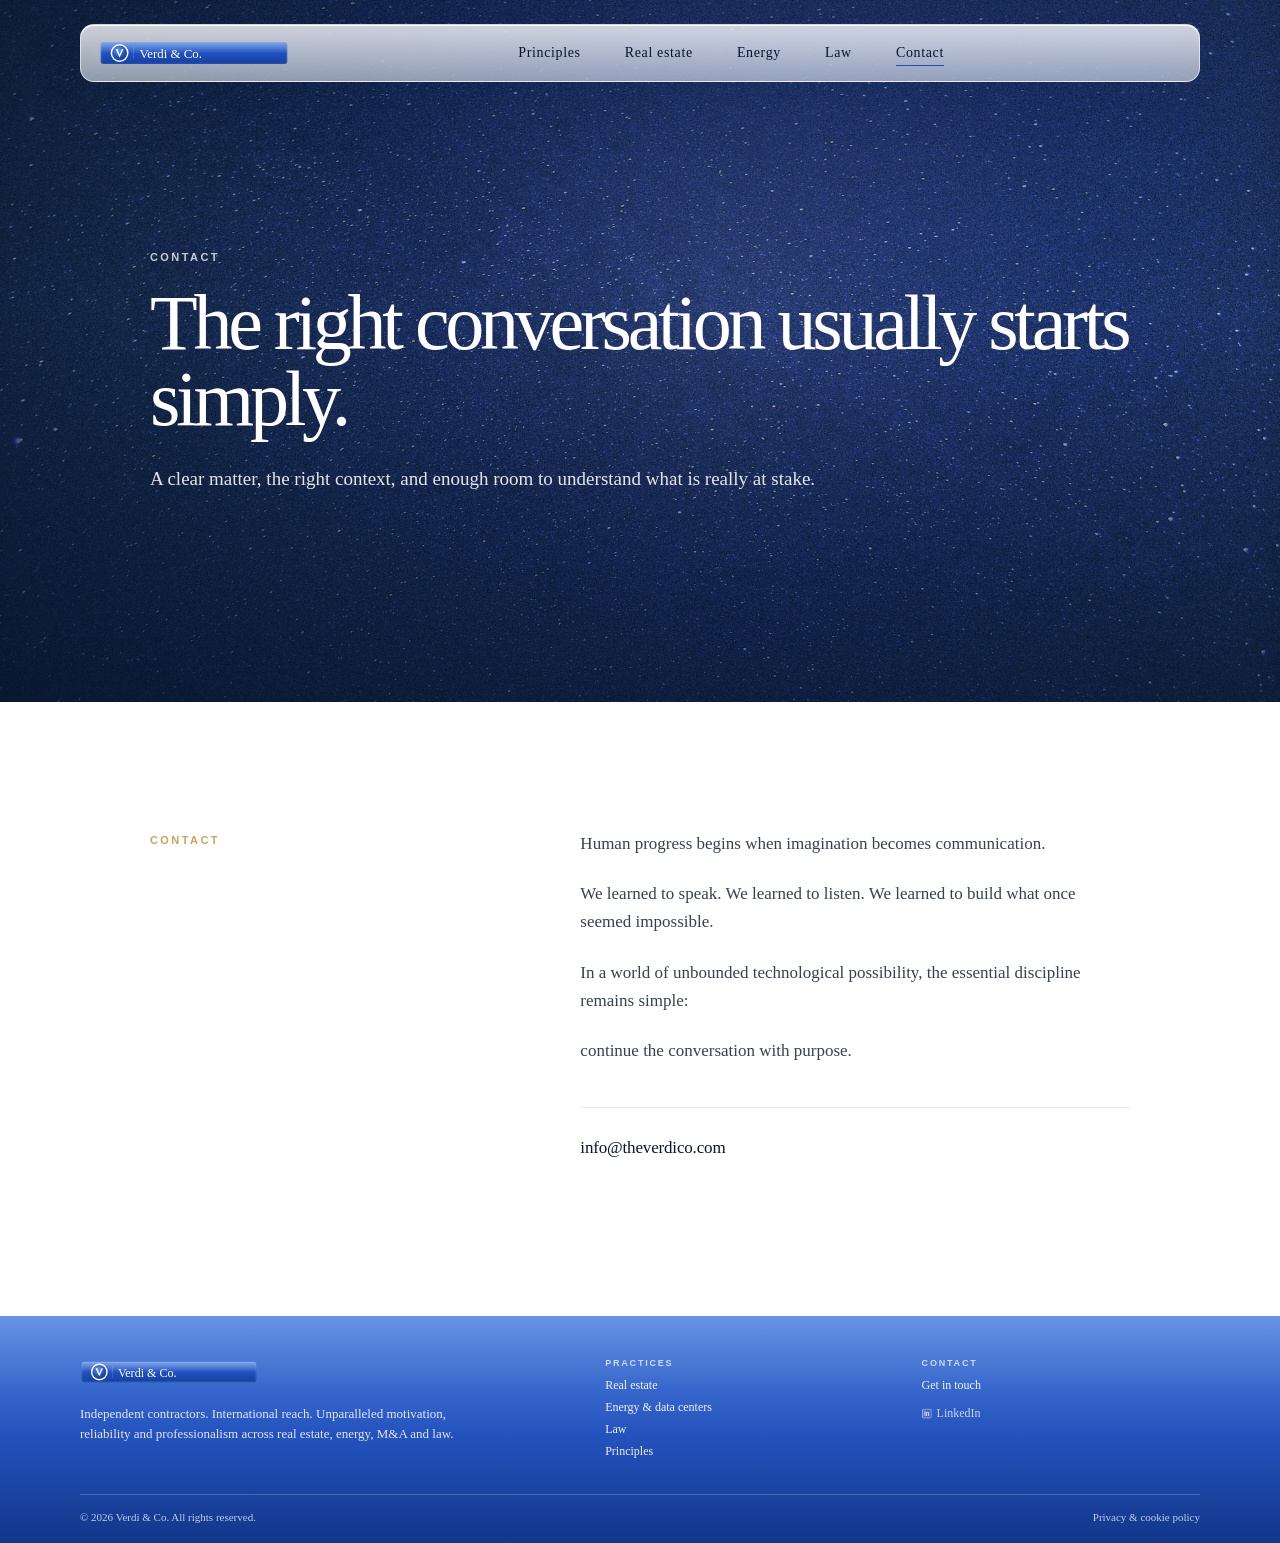
==== contact.html @ d5853ef3 "Fix footer LinkedIn destination to personal profile across all pages Updated href on the footer Link" ====
<!DOCTYPE html>
<html lang="en">
<head>
<title>Contact | Verdi & Co.</title>
<meta name="description" content="Contact Verdi & Co.">
<meta charset="UTF-8">
<meta name="viewport" content="width=device-width, initial-scale=1.0">
<meta name="theme-color" content="#1f4fbf">
<link rel="icon" type="image/png" sizes="32x32" href="assets/brand/favicon-32.png">
<link rel="apple-touch-icon" href="assets/brand/apple-touch-icon.png">
<link rel="manifest" href="site.webmanifest">
<link rel="stylesheet" href="styles/main.css">
</head>
<body>
<header class="site-header" data-header>
  <a class="brand-lockup" href="index.html" aria-label="Verdi & Co. home">
    <span class="brand-plate brand-plate--svg-img"><img class="site-logo-img" src="assets/brand/logo-plate.svg" alt="Verdi & Co." role="img" decoding="async"></span>
  </a>
  <button class="nav-toggle" type="button" data-nav-toggle aria-label="Toggle navigation" aria-expanded="false">
    <span></span><span></span>
  </button>
  <nav class="site-nav" data-nav>
    <a href="principles.html">Principles</a>
    <a href="realestate.html">Real estate</a>
    <a href="energy.html">Energy</a>
    <a href="law.html">Law</a>
    <a href="contact.html" aria-current="page">Contact</a>
  </nav>
</header>
<main>
  <section class="hero hero--page hero--visual hero--contact">
    <div class="hero-content hero-content--page">
      <span class="eyebrow">Contact</span>
      <h1>The right conversation usually starts simply.</h1>
      <p class="hero-subtitle">A clear matter, the right context, and enough room to understand what is really at stake.</p>
    </div>
  </section>

  <section class="section section--white principles-letter-section">
    <div class="principles-letter" data-reveal>
      <div class="principles-letter__intro">
        <span class="eyebrow">Contact</span>
      </div>
      <div class="principles-letter__body">
        <p>Human progress begins when imagination becomes communication.</p>
        <p>We learned to speak. We learned to listen. We learned to build what once seemed impossible.</p>
        <p>In a world of unbounded technological possibility, the essential discipline remains simple:</p>
        <p>continue the conversation with purpose.</p>
        <div class="contact-reach">
          <a href="mailto:info@theverdico.com" class="contact-reach__email">info@theverdico.com</a>
        </div>
      </div>
    </div>
  </section>
</main>
<footer class="site-footer">
  <div class="footer-inner">
    <div class="footer-brand">
      <span class="brand-plate brand-plate--footer brand-plate--svg-img"><img class="site-logo-img" src="assets/brand/logo-plate.svg" alt="Verdi & Co." role="img" decoding="async"></span>
      <p>Independent contractors. International reach. Unparalleled motivation, reliability and professionalism across real estate, energy, M&A and law.</p>
    </div>
    <div class="footer-col">
      <h3>Practices</h3>
      <a href="realestate.html">Real estate</a>
      <a href="energy.html">Energy & data centers</a>
      <a href="law.html">Law</a>
      <a href="principles.html">Principles</a>
    </div>
    <div class="footer-col">
      <h3>Contact</h3>
      <a href="contact.html">Get in touch</a>
      <a class="footer-linkedin" href="https://www.linkedin.com/in/djamal-g-b1b60319/" target="_blank" rel="noreferrer" aria-label="Verdi & Co. on LinkedIn">
        <span class="footer-linkedin__symbol" aria-hidden="true">in</span>
        <span class="footer-linkedin__text">LinkedIn</span>
      </a>
    </div>
  </div>
  <div class="footer-bottom">
    <span>© 2026 Verdi & Co. All rights reserved.</span>
    <a href="privacy-policy.html">Privacy & cookie policy</a>
  </div>
</footer>
<script src="scripts/main.js"></script>
</body>
</html>
---- styles/main.css ----
:root {
  --ink: #07172f;
  --ink-soft: rgba(7, 23, 47, .72);
  --ink-muted: rgba(7, 23, 47, .58);
  --blue-top: #4a7fdc;
  --blue-mid: #1f4fbf;
  --blue-deep: #123a92;
  --blue-night: #07172f;
  --line: rgba(7, 23, 47, .12);
  --paper: #ffffff;
  --paper-soft: #f6f8fc;
  --gold: #c8a45d;
  --font-serif: Georgia, "Times New Roman", serif;
  --font-sans: Arial, Helvetica, sans-serif;
  --header-offset: clamp(128px, 14vh, 166px);
  --page-gutter: clamp(24px, 4vw, 64px);
  --site-width: 1120px;
  --h1-page: clamp(56px, 6.1vw, 94px);
  --h1-home: clamp(62px, 7.3vw, 116px);
  --h2-section: clamp(38px, 4vw, 64px);
  --body-large: clamp(19px, 1.35vw, 24px);
  --body: 16px;
  --label: 11px;
}

* {
  box-sizing: border-box;
}

html {
  min-height: 100%;
  scroll-behavior: smooth;
}

body {
  margin: 0;
  min-height: 100%;
  color: var(--ink);
  background: var(--paper);
  font-family: var(--font-serif);
  -webkit-font-smoothing: antialiased;
  text-rendering: optimizeLegibility;
}

body.is-loaded .reveal {
  opacity: 1;
  transform: none;
}

a {
  color: inherit;
  text-decoration: none;
}

img,
video {
  max-width: 100%;
}

.site-header {
  position: fixed;
  z-index: 50;
  top: 24px;
  left: 50%;
  width: min(1120px, calc(100% - 120px));
  min-height: 58px;
  transform: translateX(-50%);
  display: grid;
  grid-template-columns: auto 1fr;
  align-items: center;
  gap: clamp(34px, 5vw, 76px);
  padding: 8px 18px;
  border: 1px solid rgba(255, 255, 255, .58);
  border-radius: 14px;
  background: linear-gradient(180deg, rgba(255,255,255,.80), rgba(255,255,255,.54));
  box-shadow: inset 0 1px 0 rgba(255,255,255,.88), 0 18px 58px rgba(5,31,78,.14);
  backdrop-filter: blur(22px) saturate(145%);
  -webkit-backdrop-filter: blur(22px) saturate(145%);
}

.brand-lockup {
  display: inline-flex;
  align-items: center;
  justify-self: start;
}

.brand-plate--svg-img {
  display: inline-flex;
  width: 190px;
  height: 30px;
  padding: 0;
  margin: 0;
  border: 0;
  background: transparent;
  overflow: visible;
}

.brand-plate--footer.brand-plate--svg-img {
  width: 178px;
  height: 28px;
}

.site-logo-img {
  display: block;
  width: 100%;
  height: 100%;
  object-fit: contain;
}

.site-nav {
  justify-self: stretch;
  display: flex;
  align-items: center;
  justify-content: center;
  gap: clamp(24px, 3.45vw, 54px);
  min-height: 38px;
  padding: 0 clamp(62px, 5.6vw, 92px) 0 0;
}

.site-nav a {
  position: relative;
  display: inline-flex;
  align-items: center;
  min-height: 38px;
  color: var(--ink);
  font-family: var(--font-serif);
  font-size: clamp(14px, .95vw, 17px);
  line-height: 1;
  letter-spacing: .045em;
  font-weight: 500;
}

.site-nav a::after {
  content: "";
  position: absolute;
  left: 0;
  right: 100%;
  bottom: 6px;
  height: 1px;
  background: var(--blue-mid);
  transition: right .24s ease;
}

.site-nav a:hover::after,
.site-nav a[aria-current="page"]::after {
  right: 0;
}

.nav-toggle {
  display: none;
  width: 42px;
  height: 36px;
  align-items: center;
  justify-content: center;
  gap: 5px;
  border: 1px solid rgba(7,23,47,.14);
  border-radius: 10px;
  background: rgba(255,255,255,.45);
}

.nav-toggle span {
  display: block;
  width: 18px;
  height: 1px;
  background: var(--ink);
}

/* Verdico home hero metrics rail: production owner. */
.hero--home .hero-stats {
  margin-top: clamp(22px, 3.2vh, 34px);
  width: min(820px, 100%);
  display: grid;
  grid-template-columns: repeat(3, minmax(0, 1fr));
  align-items: center;
  gap: clamp(14px, 2.6vw, 34px);
  padding: 12px 0 11px;
  border-top: 1px solid rgba(235, 210, 150, 0.24);
  border-bottom: 1px solid rgba(235, 210, 150, 0.12);
  background: linear-gradient(
    90deg,
    rgba(3, 14, 32, 0) 0%,
    rgba(3, 14, 32, 0.24) 18%,
    rgba(3, 14, 32, 0.24) 82%,
    rgba(3, 14, 32, 0) 100%
  );
  pointer-events: none;
}

.hero--home .hero-stat {
  min-width: 0;
  display: grid;
  grid-template-columns: auto minmax(0, 1fr);
  align-items: baseline;
  justify-content: center;
  column-gap: 9px;
}

.hero--home .hero-stat__value {
  display: block;
  white-space: nowrap;
  font-family: var(--font-serif);
  font-size: clamp(26px, 2.35vw, 36px);
  font-weight: 500;
  line-height: 0.94;
  letter-spacing: -0.035em;
  color: #d2b05f;
  text-shadow: 0 10px 22px rgba(0, 0, 0, 0.32);
}

.hero--home .hero-stat__label {
  display: block;
  max-width: 142px;
  font-family: var(--font-sans);
  font-size: clamp(8.5px, 0.62vw, 9.5px);
  font-weight: 700;
  line-height: 1.18;
  letter-spacing: 0.115em;
  text-transform: uppercase;
  color: rgba(255, 244, 214, 0.72);
  text-shadow: 0 9px 20px rgba(0, 0, 0, 0.30);
}

@media (max-width: 760px) {
  .hero--home .hero-stats {
    margin-top: 20px;
    width: 100%;
    grid-template-columns: 1fr;
    gap: 9px;
    padding: 12px 0;
  }

  .hero--home .hero-stat {
    grid-template-columns: auto 1fr;
    justify-content: start;
  }

  .hero--home .hero-stat__value {
    font-size: 28px;
  }

  .hero--home .hero-stat__label {
    max-width: none;
    font-size: 9px;
  }
}

.hero {
  position: relative;
}

.hero--home,
.hero--page {
  min-height: 78vh;
  display: grid;
  align-items: center;
  padding: var(--header-offset) var(--page-gutter) clamp(72px, 10vh, 120px);
}

.hero--home {
  min-height: 92vh;
  overflow: hidden;
  color: #fff;
  background:
    linear-gradient(90deg, rgba(4,20,52,.94), rgba(7,47,111,.72) 52%, rgba(14,67,145,.44)),
    radial-gradient(circle at 78% 38%, rgba(255,255,255,.20), transparent 34%),
    linear-gradient(180deg, var(--blue-top), var(--blue-mid) 50%, var(--blue-deep));
}

.hero--clean {
  background:
    radial-gradient(circle at 82% 22%, rgba(74,127,220,.16), transparent 34%),
    linear-gradient(180deg, #fff, #f6f8fc);
  color: var(--ink);
}

.hero--visual {
  overflow: hidden;
  color: #fff;
  background-color: var(--blue-night);
}

.hero--visual::before {
  content: "";
  position: absolute;
  inset: 0;
  background: var(--hero-image, linear-gradient(135deg, var(--blue-top), var(--blue-deep))) center / cover no-repeat;
  transform: scale(1.01);
}

.hero--visual::after {
  content: "";
  position: absolute;
  inset: 0;
  background:
    linear-gradient(90deg, rgba(4,20,52,.92), rgba(7,39,91,.66) 48%, rgba(7,39,91,.32)),
    radial-gradient(circle at 22% 32%, rgba(255,255,255,.13), transparent 34%);
  pointer-events: none;
}

.hero-media {
  position: absolute;
  inset: 0;
  z-index: 0;
  width: 100%;
  height: 100%;
  object-fit: cover;
  object-position: center;
  pointer-events: none;
}

.hero--with-video::before {
  opacity: .28;
}

.hero--home.hero--with-video::after {
  content: "";
  position: absolute;
  inset: 0;
  z-index: 1;
  background:
    linear-gradient(90deg, rgba(4,20,52,.94), rgba(7,47,111,.72) 52%, rgba(14,67,145,.46)),
    radial-gradient(circle at 78% 38%, rgba(255,255,255,.15), transparent 34%);
  pointer-events: none;
}

.hero--home .hero-media {
  opacity: .48;
}

.hero--energy .hero-media {
  opacity: .56;
}

.hero--with-video .hero-content {
  position: relative;
  z-index: 2;
}

.hero--energy {
  --hero-image:
    radial-gradient(circle at 78% 30%, rgba(255,255,255,.22), transparent 26%),
    linear-gradient(135deg, #061938 0%, #113d8e 46%, #4a7fdc 100%);
}

.hero--realestate {
  --hero-image: url("../assets/images/real-estate-page.avif");
}

.hero-content {
  width: min(var(--site-width), 100%);
  margin: 0 auto;
}

.hero--visual .hero-content {
  position: relative;
  z-index: 1;
}

.hero-content--page {
  max-width: 980px;
}

.eyebrow {
  display: inline-flex;
  margin-bottom: 22px;
  color: var(--gold);
  font-family: var(--font-sans);
  font-size: var(--label);
  line-height: 1;
  letter-spacing: .22em;
  text-transform: uppercase;
  font-weight: 700;
}

.hero--visual .eyebrow,
.hero--home .eyebrow {
  color: rgba(255,255,255,.76);
}

h1,
h2,
h3,
p {
  margin-top: 0;
}

h1 {
  margin-bottom: 26px;
  font-family: var(--font-serif);
  font-weight: 400;
  font-size: var(--h1-page);
  line-height: .98;
  letter-spacing: -.055em;
}

.hero--home h1 {
  max-width: 920px;
  font-size: var(--h1-home);
}

.hero--visual h1,
.hero--home h1 {
  color: #fff;
}

.hero-subtitle {
  max-width: 760px;
  margin-bottom: 0;
  color: var(--ink-soft);
  font-size: var(--body-large);
  line-height: 1.55;
}

.hero--visual .hero-subtitle,
.hero--home .hero-subtitle {
  color: rgba(255,255,255,.88);
}

.hero-actions {
  display: flex;
  flex-wrap: wrap;
  gap: 14px;
  margin-top: 34px;
}

.btn {
  display: inline-flex;
  align-items: center;
  justify-content: center;
  min-height: 44px;
  padding: 0 18px;
  border: 1px solid rgba(255,255,255,.42);
  border-radius: 999px;
  font-family: var(--font-sans);
  font-size: 12px;
  letter-spacing: .14em;
  text-transform: uppercase;
}

.btn--light {
  color: var(--ink);
  background: rgba(255,255,255,.88);
}

.btn--ghost {
  color: #fff;
  background: rgba(255,255,255,.08);
}

.section {
  padding: clamp(76px, 9vw, 132px) var(--page-gutter);
}

.section--white {
  background: #fff;
}

.section--cool {
  background:
    radial-gradient(circle at 82% 20%, rgba(74,127,220,.12), transparent 30%),
    linear-gradient(180deg, #f8faff, #fff);
}

.section-inner,
.text-columns,
.card-grid,
.footer-inner,
.footer-bottom {
  width: min(var(--site-width), 100%);
  margin: 0 auto;
}

.text-columns {
  display: grid;
  grid-template-columns: minmax(0, .82fr) minmax(0, 1.18fr);
  gap: clamp(42px, 6vw, 92px);
  align-items: start;
}

.text-columns h2,
.section-title {
  margin: 0;
  font-weight: 400;
  font-size: var(--h2-section);
  line-height: 1.05;
  letter-spacing: -.04em;
}

.text-columns p,
.editorial-copy p {
  margin-bottom: 24px;
  color: var(--ink-soft);
  font-size: var(--body-large);
  line-height: 1.58;
}

.text-columns p:last-child,
.editorial-copy p:last-child {
  margin-bottom: 0;
}

.card-grid {
  display: grid;
  grid-template-columns: repeat(3, 1fr);
  gap: 18px;
}

.insight-card {
  min-height: 238px;
  padding: 28px;
  border: 1px solid var(--line);
  border-radius: 22px;
  background: rgba(255,255,255,.74);
  box-shadow: 0 18px 54px rgba(7,23,47,.08);
}

.insight-card h3 {
  margin-bottom: 16px;
  font-weight: 400;
  font-size: clamp(25px, 2vw, 34px);
  line-height: 1.1;
  letter-spacing: -.03em;
}

.insight-card p {
  margin: 0;
  color: var(--ink-soft);
  font-size: 17px;
  line-height: 1.58;
}

.principles-panel {
  display: grid;
  grid-template-columns: minmax(0, .95fr) minmax(300px, .75fr);
  gap: clamp(34px, 5vw, 76px);
  align-items: center;
  width: min(var(--site-width), 100%);
  margin: 0 auto;
}

.principles-panel img {
  width: 100%;
  display: block;
  border-radius: 22px;
  box-shadow: 0 24px 74px rgba(7,23,47,.16);
}

.quote-large {
  margin: 0 0 30px;
  font-style: italic;
  font-size: clamp(28px, 3vw, 48px);
  line-height: 1.18;
  letter-spacing: -.035em;
  color: var(--ink);
}

.principle-list {
  display: grid;
  gap: 14px;
  margin: 34px 0 0;
  padding: 0;
  list-style: none;
}

.principle-list li {
  display: grid;
  grid-template-columns: auto 1fr;
  gap: 14px;
  align-items: baseline;
  padding: 18px 0;
  border-top: 1px solid var(--line);
  color: var(--ink-soft);
  font-size: 20px;
  line-height: 1.45;
}

.principle-list span {
  color: var(--gold);
  font-family: var(--font-sans);
  font-size: 11px;
  letter-spacing: .18em;
  text-transform: uppercase;
}

.contact-panel {
  width: min(900px, 100%);
  margin: 0 auto;
  padding: clamp(30px, 5vw, 56px);
  border: 1px solid var(--line);
  border-radius: 26px;
  background: #fff;
  box-shadow: 0 24px 80px rgba(7,23,47,.10);
}

.contact-row {
  display: grid;
  grid-template-columns: 180px 1fr;
  gap: 22px;
  padding: 22px 0;
  border-top: 1px solid var(--line);
}

.contact-row:first-child {
  border-top: 0;
  padding-top: 0;
}

.contact-row strong {
  font-family: var(--font-sans);
  font-size: 11px;
  letter-spacing: .18em;
  text-transform: uppercase;
  color: var(--gold);
}

.contact-row a,
.contact-row span {
  color: var(--ink);
  font-size: clamp(22px, 2vw, 32px);
  line-height: 1.2;
}

.site-footer {
  padding: 42px var(--page-gutter) 20px;
  color: #fff;
  background:
    linear-gradient(180deg, rgba(255,255,255,.16), rgba(255,255,255,.04) 32%, rgba(0,0,0,.06)),
    linear-gradient(180deg, var(--blue-top), var(--blue-mid) 52%, var(--blue-deep));
}

.footer-inner {
  display: grid;
  grid-template-columns: 1.4fr .8fr .8fr;
  gap: 38px;
  align-items: start;
}

.footer-brand p {
  max-width: 410px;
  margin: 14px 0 0;
  color: rgba(255,255,255,.86);
  font-size: 13px;
  line-height: 1.55;
}

.footer-col h3 {
  margin-bottom: 10px;
  color: rgba(255,255,255,.72);
  font-family: var(--font-sans);
  font-size: 9px;
  letter-spacing: .20em;
  text-transform: uppercase;
}

.footer-col a {
  display: block;
  margin: 7px 0;
  color: rgba(255,255,255,.92);
  font-size: 12px;
}

.footer-bottom {
  display: flex;
  justify-content: space-between;
  gap: 18px;
  margin-top: 28px;
  padding-top: 16px;
  border-top: 1px solid rgba(255,255,255,.20);
  color: rgba(255,255,255,.74);
  font-size: 11px;
}

.reveal {
  opacity: 0;
  transform: translateY(12px);
  transition: opacity .55s ease, transform .55s ease;
}

@media (max-width: 980px) {
  :root {
    --header-offset: 116px;
  }

  .site-header {
    top: 12px;
    left: 12px;
    right: 12px;
    width: auto;
    transform: none;
    grid-template-columns: auto auto;
    justify-content: space-between;
    gap: 18px;
  }

  .brand-plate--svg-img {
    width: 156px;
    height: 25px;
  }

  .nav-toggle {
    display: grid;
  }

  .site-nav {
    position: fixed;
    top: 72px;
    left: 12px;
    right: 12px;
    display: grid;
    gap: 0;
    padding: 12px 18px;
    border: 1px solid rgba(255,255,255,.58);
    border-radius: 14px;
    background: rgba(255,255,255,.90);
    box-shadow: 0 18px 58px rgba(5,31,78,.14);
    backdrop-filter: blur(18px) saturate(145%);
    -webkit-backdrop-filter: blur(18px) saturate(145%);
    opacity: 0;
    pointer-events: none;
    transform: translateY(-8px);
    transition: opacity .22s ease, transform .22s ease;
  }

  .site-nav.is-open {
    opacity: 1;
    pointer-events: auto;
    transform: translateY(0);
  }

  .site-nav a {
    min-height: 38px;
  }

  .hero--home,
  .hero--page {
    min-height: 72vh;
  }

  .text-columns,
  .principles-panel,
  .footer-inner,
  .contact-row {
    grid-template-columns: 1fr;
  }

  .card-grid {
    grid-template-columns: 1fr;
  }

  .footer-bottom {
    flex-direction: column;
  }
}

@media (prefers-reduced-motion: reduce) {
  html {
    scroll-behavior: auto;
  }

  .reveal {
    opacity: 1;
    transform: none;
    transition: none;
  }

  .site-nav {
    transition: none;
  }
}

/* Verdico media runtime fix: video must be the moving hero layer, not a poster/background substitute. */
.hero--with-video {
  overflow: hidden;
}

.hero-media {
  position: absolute;
  inset: 0;
  overflow: hidden;
  z-index: 0;
  background: #07172f;
}

.hero-media video {
  position: absolute;
  inset: 0;
  width: 100%;
  height: 100%;
  display: block;
  object-fit: cover;
  opacity: 1;
  visibility: visible;
  pointer-events: none;
  z-index: 0;
}

.hero-media img,
.hero-media picture,
.hero-media .poster,
.hero-media .hero-poster {
  display: none;
}

.hero--with-video .hero-content,
.hero--with-video .hero-inner {
  position: relative;
  z-index: 2;
}

.hero--with-video::before {
  z-index: 1;
  pointer-events: none;
}

/* Verdico video clarity pass: preserve text contrast while letting the moving video breathe. */
.hero--with-video .hero-media video,
.hero-media video.hero-video {
  opacity: 1;
  filter: saturate(1.14) contrast(1.08) brightness(1.1);
}

.hero--with-video::before {
  background:
    linear-gradient(
      90deg,
      rgba(4, 17, 39, 0.58) 0%,
      rgba(4, 17, 39, 0.34) 38%,
      rgba(4, 17, 39, 0.14) 72%,
      rgba(4, 17, 39, 0.08) 100%
    );
}

.hero--with-video::after,
.hero--home.hero--with-video::after {
  background:
    radial-gradient(circle at 72% 30%, rgba(255, 255, 255, 0.12), transparent 34%),
    linear-gradient(
      180deg,
      rgba(6, 22, 48, 0.18) 0%,
      rgba(6, 22, 48, 0.08) 48%,
      rgba(6, 22, 48, 0.26) 100%
    );
  opacity: 1;
  pointer-events: none;
}


/* Verdico Principles hero video: watch background behind title only. */
.hero--principles-video {
  color: #ffffff;
  background: #07172f;
}

.hero--principles-video .hero-content {
  position: relative;
  z-index: 2;
}

.hero--principles-video .eyebrow {
  color: rgba(255, 255, 255, 0.76);
}

.hero--principles-video h1 {
  color: #ffffff;
  text-shadow: 0 22px 72px rgba(0, 0, 0, 0.38);
}

.hero--principles-video::before {
  background:
    linear-gradient(
      90deg,
      rgba(4, 17, 39, 0.74) 0%,
      rgba(4, 17, 39, 0.5) 42%,
      rgba(4, 17, 39, 0.2) 76%,
      rgba(4, 17, 39, 0.1) 100%
    );
}

.hero--principles-video::after {
  content: "";
  position: absolute;
  inset: 0;
  z-index: 1;
  pointer-events: none;
  background:
    radial-gradient(circle at 72% 28%, rgba(255, 255, 255, 0.1), transparent 32%),
    linear-gradient(180deg, rgba(6, 22, 48, 0.12) 0%, rgba(6, 22, 48, 0.04) 48%, rgba(6, 22, 48, 0.28) 100%);
}

/* Verdico Principles body layout: readable letter composition under video hero. */
.principles-letter-section {
  padding-top: clamp(88px, 10vw, 140px);
  padding-bottom: clamp(96px, 12vw, 160px);
}

.principles-letter {
  width: min(980px, calc(100% - 48px));
  margin: 0 auto;
  display: grid;
  grid-template-columns: minmax(220px, 0.62fr) minmax(520px, 1fr);
  gap: clamp(56px, 7vw, 104px);
  align-items: start;
}

.principles-letter__intro {
  position: sticky;
  top: 132px;
}

.principles-letter__intro h2 {
  margin: 16px 0 0;
  max-width: 340px;
  font-family: var(--font-serif);
  font-size: clamp(34px, 3.2vw, 52px);
  font-weight: 500;
  line-height: 1.02;
  letter-spacing: -0.045em;
  color: var(--ink);
}

.principles-letter__body {
  max-width: 660px;
  color: rgba(9, 24, 48, 0.82);
  font-size: clamp(17px, 1.15vw, 20px);
  line-height: 1.66;
}

.principles-letter__body p {
  margin: 0 0 22px;
}

.principles-letter__body strong {
  color: var(--ink);
  font-weight: 700;
}

@media (max-width: 860px) {
  .principles-letter {
    grid-template-columns: 1fr;
    gap: 34px;
  }

  .principles-letter__intro {
    position: static;
  }

  .principles-letter__intro h2,
  .principles-letter__body {
    max-width: none;
  }
}

/* Verdico Principles numbered list. */
.principles-list {
  list-style: none;
  margin: 34px 0 34px;
  padding: 0;
  display: grid;
  gap: 18px;
}

.principles-list li {
  display: grid;
  grid-template-columns: 44px 1fr;
  gap: 18px;
  align-items: start;
}

.principles-list__number {
  display: block;
  min-width: 20px;
  color: #2f5fd7;
  font-family: var(--font-serif);
  font-size: 24px;
  font-weight: 600;
  line-height: 1;
  letter-spacing: -0.02em;
}

.principles-list strong {
  display: block;
  margin: 2px 0 4px;
  color: var(--ink);
  font-size: 1.02em;
}

.principles-list p {
  margin: 0;
}

@media (max-width: 640px) {
  .principles-list li {
    grid-template-columns: 28px 1fr;
    gap: 12px;
  }

  .principles-list__number {
    display: block;
    min-width: 20px;
    color: #2f5fd7;
    font-family: var(--font-serif);
    font-size: 24px;
    font-weight: 600;
    line-height: 1;
    letter-spacing: -0.02em;
  }
}

.hero--home .hero-stats {
  margin-top: clamp(24px, 3.6vh, 36px);
  width: min(880px, 100%);
  display: grid;
  grid-template-columns: repeat(3, minmax(0, 1fr));
  align-items: center;
  gap: clamp(16px, 3vw, 38px);
  padding: 13px 0 12px;
  border-top: 1px solid rgba(235, 210, 150, 0.24);
  border-bottom: 1px solid rgba(235, 210, 150, 0.13);
  background:
    linear-gradient(90deg, rgba(3, 14, 32, 0) 0%, rgba(3, 14, 32, 0.24) 18%, rgba(3, 14, 32, 0.24) 82%, rgba(3, 14, 32, 0) 100%);
  pointer-events: none;
}

.hero--home .hero-stat {
  min-width: 0;
  display: grid;
  grid-template-columns: auto minmax(0, 1fr);
  align-items: baseline;
  justify-content: center;
  column-gap: 10px;
  color: rgba(255, 247, 223, 0.82);
}

.hero--home .hero-stat__value {
  display: block;
  white-space: nowrap;
  font-family: var(--font-serif);
  font-size: clamp(28px, 2.7vw, 40px);
  font-weight: 500;
  line-height: 0.94;
  letter-spacing: -0.04em;
  color: #d7b45f;
  text-shadow: 0 12px 24px rgba(0, 0, 0, 0.32);
}

.hero--home .hero-stat__label {
  display: block;
  max-width: 150px;
  font-family: var(--font-sans);
  font-size: clamp(9px, 0.68vw, 10px);
  font-weight: 700;
  line-height: 1.18;
  letter-spacing: 0.12em;
  text-transform: uppercase;
  color: rgba(255, 244, 214, 0.72);
  text-shadow: 0 10px 22px rgba(0, 0, 0, 0.30);
}

@media (max-width: 760px) {
  .hero--home .hero-stats {
    margin-top: 20px;
    grid-template-columns: 1fr;
    gap: 9px;
    padding: 12px 0;
  }

  .hero--home .hero-stat {
    grid-template-columns: auto 1fr;
    justify-content: start;
  }

  .hero--home .hero-stat__value {
    font-size: 29px;
  }

  .hero--home .hero-stat__label {
    max-width: none;
    font-size: 9px;
  }
}

/* Verdico footer LinkedIn soft reveal: production owner. */
.footer-linkedin {
  display: inline-flex !important;
  align-items: center;
  gap: 5px;
  width: max-content;
  margin-top: 5px;
  color: rgba(255, 255, 255, 0.88);
  line-height: 1;
  opacity: 0.9;
  transform: translateY(0);
  transition:
    opacity 620ms ease,
    transform 760ms cubic-bezier(.2, .78, .22, 1);
}

.footer-linkedin__symbol {
  display: inline-grid !important;
  place-items: center;
  width: 10px !important;
  height: 10px !important;
  min-width: 10px !important;
  max-width: 10px !important;
  min-height: 10px !important;
  max-height: 10px !important;
  border: 1px solid rgba(255, 255, 255, 0.48);
  border-radius: 2px;
  background: rgba(255, 255, 255, 0.12);
  color: rgba(255, 255, 255, 0.94);
  font-family: Arial, Helvetica, sans-serif;
  font-size: 6.5px;
  font-weight: 700;
  line-height: 1;
  letter-spacing: -0.06em;
  text-transform: none;
  box-shadow: 0 4px 12px rgba(0, 0, 0, 0.14);
  opacity: 1;
  clip-path: inset(0 0 0 0);
  transform: translateY(0.5px);
  transition:
    opacity 560ms ease 90ms,
    clip-path 760ms cubic-bezier(.2, .78, .22, 1) 90ms,
    transform 760ms cubic-bezier(.2, .78, .22, 1) 90ms;
}

.footer-linkedin__text {
  display: inline-block;
  opacity: 0.9;
  transform: translateX(0);
  transition:
    opacity 560ms ease 160ms,
    transform 680ms cubic-bezier(.2, .78, .22, 1) 160ms;
}

.js .footer-linkedin {
  opacity: 0;
  transform: translateY(5px);
}

.js .footer-linkedin .footer-linkedin__symbol {
  opacity: 0;
  clip-path: inset(100% 0 0 0);
  transform: translateY(3px);
}

.js .footer-linkedin .footer-linkedin__text {
  opacity: 0;
  transform: translateX(-2px);
}

.js .footer-linkedin.is-visible {
  opacity: 0.9;
  transform: translateY(0);
}

.js .footer-linkedin.is-visible .footer-linkedin__symbol {
  opacity: 1;
  clip-path: inset(0 0 0 0);
  transform: translateY(0.5px);
}

.js .footer-linkedin.is-visible .footer-linkedin__text {
  opacity: 0.9;
  transform: translateX(0);
}

.footer-linkedin:hover,
.footer-linkedin:focus-visible {
  opacity: 1;
  transform: translateY(-1px);
}

.footer-linkedin:hover .footer-linkedin__text,
.footer-linkedin:focus-visible .footer-linkedin__text {
  opacity: 1;
}

@media (prefers-reduced-motion: reduce) {
  .footer-linkedin,
  .footer-linkedin__symbol,
  .footer-linkedin__text,
  .js .footer-linkedin,
  .js .footer-linkedin .footer-linkedin__symbol,
  .js .footer-linkedin .footer-linkedin__text {
    transition: none;
    transform: none;
    clip-path: none;
    opacity: 1;
  }
}

/* Verdico Energy page — thunder hero, infra lanes, operating-footprint map. */
.hero--energy .hero-media {
  opacity: .78;
}

.hero--energy .hero-video {
  width: 100%;
  height: 100%;
  object-fit: cover;
  object-position: center;
}

.hero--energy.hero--with-video::after {
  background:
    linear-gradient(90deg, rgba(4,16,38,.62) 0%, rgba(6,26,58,.32) 52%, rgba(6,26,58,.14) 100%),
    radial-gradient(circle at 78% 36%, rgba(255,255,255,.10), transparent 38%);
}

.energy-infra-section {
  background:
    radial-gradient(circle at 12% -10%, rgba(74,127,220,.10), transparent 38%),
    radial-gradient(circle at 92% 110%, rgba(200,164,93,.07), transparent 42%),
    linear-gradient(180deg, #f7f9fd 0%, #ffffff 100%);
}

.energy-infra-inner {
  width: min(var(--site-width), 100%);
  margin: 0 auto;
}

.energy-infra-header {
  max-width: 760px;
  margin-bottom: clamp(36px, 4vw, 56px);
}

.energy-infra-header h2 {
  margin: 0;
  font-weight: 400;
  font-size: var(--h2-section);
  line-height: 1.06;
  letter-spacing: -.04em;
}

.energy-infra-grid {
  display: grid;
  grid-template-columns: repeat(3, minmax(0, 1fr));
  gap: clamp(16px, 1.8vw, 22px);
}

.energy-infra-card {
  position: relative;
  display: flex;
  flex-direction: column;
  gap: 16px;
  padding: clamp(26px, 2.4vw, 34px);
  border: 1px solid var(--line);
  border-radius: 22px;
  background:
    linear-gradient(180deg, rgba(255,255,255,.96), rgba(246,248,252,.86));
  box-shadow: 0 22px 56px rgba(7,23,47,.08);
  transition: transform .42s cubic-bezier(.2,.78,.22,1), box-shadow .42s ease, border-color .42s ease;
}

.energy-infra-card::before {
  content: "";
  position: absolute;
  top: 0;
  left: clamp(26px, 2.4vw, 34px);
  width: 36px;
  height: 1px;
  background: linear-gradient(90deg, var(--gold), rgba(200,164,93,0));
  opacity: .85;
}

.energy-infra-card:hover {
  transform: translateY(-2px);
  border-color: rgba(7,23,47,.18);
  box-shadow: 0 28px 64px rgba(7,23,47,.12);
}

.energy-infra-card__rubric {
  font-family: var(--font-sans);
  font-size: var(--label);
  font-weight: 700;
  letter-spacing: .22em;
  text-transform: uppercase;
  color: var(--gold);
}

.energy-infra-card h3 {
  margin: 0;
  font-family: var(--font-serif);
  font-weight: 400;
  font-size: clamp(22px, 1.7vw, 28px);
  line-height: 1.18;
  letter-spacing: -.025em;
  color: var(--ink);
}

.energy-infra-card p {
  margin: 0;
  color: var(--ink-soft);
  font-size: 16.5px;
  line-height: 1.55;
}

.energy-infra-card__meta {
  list-style: none;
  margin: auto 0 0;
  padding: 14px 0 0;
  border-top: 1px solid rgba(7,23,47,.08);
  display: flex;
  flex-wrap: wrap;
  gap: 6px 14px;
  font-family: var(--font-sans);
  font-size: 11px;
  letter-spacing: .14em;
  text-transform: uppercase;
  color: rgba(7,23,47,.62);
}

.energy-infra-card__meta li {
  position: relative;
  padding-right: 14px;
}

.energy-infra-card__meta li:not(:last-child)::after {
  content: "";
  position: absolute;
  right: 0;
  top: 50%;
  width: 3px;
  height: 3px;
  margin-top: -1.5px;
  border-radius: 50%;
  background: var(--gold);
  opacity: .55;
}

.energy-map-section {
  position: relative;
  overflow: hidden;
  color: #fff;
  background:
    radial-gradient(circle at 18% 12%, rgba(74,127,220,.32), transparent 42%),
    radial-gradient(circle at 86% 88%, rgba(200,164,93,.10), transparent 44%),
    linear-gradient(180deg, #061731 0%, #07172f 60%, #04122a 100%);
}

.energy-map-section::before {
  content: "";
  position: absolute;
  inset: 0;
  background:
    radial-gradient(circle at 50% 50%, rgba(255,255,255,.05), transparent 60%);
  pointer-events: none;
}

.energy-map-inner {
  position: relative;
  width: min(var(--site-width), 100%);
  margin: 0 auto;
}

.energy-map-header {
  max-width: 760px;
  margin-bottom: clamp(28px, 3.4vw, 44px);
}

.energy-map-header .eyebrow {
  color: rgba(255, 244, 214, 0.78);
}

.energy-map-header h2 {
  margin: 0 0 14px;
  font-weight: 400;
  font-size: var(--h2-section);
  line-height: 1.05;
  letter-spacing: -.04em;
  color: #fff;
}

.energy-map-header p {
  margin: 0;
  max-width: 640px;
  color: rgba(255,255,255,.78);
  font-size: var(--body-large);
  line-height: 1.55;
}

.energy-globe-shell {
  --verdico-signal: #5f8fe8;
  position: relative;
  padding: clamp(10px, 1vw, 16px);
  border: 1px solid rgba(255,255,255,.08);
  border-radius: 28px;
  background:
    linear-gradient(180deg, rgba(10, 26, 56, .40) 0%, rgba(6, 18, 42, .46) 100%);
  box-shadow:
    inset 0 1px 0 rgba(255,255,255,.07),
    0 24px 70px rgba(0, 8, 28, .30);
  backdrop-filter: blur(22px) saturate(150%);
  -webkit-backdrop-filter: blur(22px) saturate(150%);
  transition:
    transform .55s cubic-bezier(.2,.78,.22,1),
    border-color .55s ease,
    box-shadow .55s ease;
}

.energy-globe-shell:hover {
  transform: translateY(-2px);
  border-color: rgba(255,255,255,.14);
  box-shadow:
    inset 0 1px 0 rgba(255,255,255,.09),
    0 30px 76px rgba(0, 8, 28, .38);
}

.energy-globe-shell.is-focusing {
  border-color: rgba(95, 143, 232, .34);
  box-shadow:
    inset 0 1px 0 rgba(255,255,255,.10),
    0 0 0 1px rgba(95, 143, 232, .18),
    0 30px 78px rgba(0, 8, 28, .40),
    0 0 70px rgba(95, 143, 232, .18);
}

.energy-globe-frame {
  position: relative;
  border-radius: 22px;
  overflow: hidden;
  background: transparent;
  aspect-ratio: 16 / 9;
}

.energy-globe-frame .flourish-embed,
.energy-globe-frame .flourish-embed > iframe {
  position: absolute;
  inset: 0;
  width: 100% !important;
  height: 100% !important;
  border: 0;
  background: transparent;
}

.energy-market-list {
  margin: clamp(24px, 2.8vw, 36px) auto 0;
  padding: 0;
  display: flex;
  flex-wrap: wrap;
  justify-content: center;
  align-items: center;
  gap: 10px;
  max-width: 100%;
}

.energy-market-pill {
  appearance: none;
  -webkit-appearance: none;
  display: inline-flex;
  align-items: center;
  padding: 9px 16px;
  border: 1px solid rgba(255,255,255,.14);
  border-radius: 999px;
  background: rgba(255,255,255,.04);
  color: rgba(255,255,255,.86);
  font-family: var(--font-sans);
  font-size: 11.5px;
  letter-spacing: .18em;
  text-transform: uppercase;
  cursor: pointer;
  transition:
    background .35s ease,
    border-color .35s ease,
    color .35s ease,
    transform .35s cubic-bezier(.2,.78,.22,1);
}

.energy-market-pill:hover {
  background: rgba(255,255,255,.07);
  border-color: rgba(255,255,255,.22);
  color: #fff;
  transform: translateY(-1px);
}

.energy-market-pill:focus-visible {
  outline: 2px solid rgba(95, 143, 232, .55);
  outline-offset: 3px;
}

.energy-market-pill::before {
  content: "";
  width: 5px;
  height: 5px;
  margin-right: 10px;
  border-radius: 50%;
  background: #5f8fe8;
  box-shadow: 0 0 0 2px rgba(95, 143, 232, .20);
  transition: box-shadow .35s ease, background .35s ease;
}

.energy-market-pill[aria-pressed="true"] {
  background: rgba(95, 143, 232, .16);
  border-color: rgba(95, 143, 232, .50);
  color: #fff;
}

.energy-market-pill[aria-pressed="true"]::before {
  background: #8db1ff;
  box-shadow:
    0 0 0 3px rgba(95, 143, 232, .30),
    0 0 14px rgba(95, 143, 232, .55);
}

.energy-region-focus {
  margin: clamp(18px, 2vw, 26px) auto 0;
  padding: clamp(16px, 1.4vw, 20px) clamp(20px, 2vw, 28px);
  max-width: 720px;
  text-align: center;
  border: 1px solid rgba(255,255,255,.08);
  border-radius: 20px;
  background: rgba(255,255,255,.03);
  backdrop-filter: blur(16px) saturate(140%);
  -webkit-backdrop-filter: blur(16px) saturate(140%);
  transition:
    border-color .45s ease,
    background .45s ease;
}

.energy-region-focus__rubric {
  display: block;
  margin-bottom: 8px;
  font-family: var(--font-sans);
  font-size: 10.5px;
  font-weight: 700;
  letter-spacing: .22em;
  text-transform: uppercase;
  color: rgba(141, 177, 255, .82);
  transition: color .45s ease;
}

.energy-region-focus__name {
  display: block;
  margin-bottom: 6px;
  font-family: var(--font-serif);
  font-size: clamp(20px, 1.55vw, 26px);
  font-weight: 400;
  line-height: 1.18;
  letter-spacing: -.015em;
  color: #fff;
}

.energy-region-focus__body {
  margin: 0;
  font-family: var(--font-serif);
  font-size: 16px;
  line-height: 1.55;
  color: rgba(255,255,255,.72);
}

.energy-region-focus.is-active {
  border-color: rgba(95, 143, 232, .26);
  background: rgba(95, 143, 232, .06);
}

@media (max-width: 980px) {
  .energy-infra-grid {
    grid-template-columns: 1fr;
  }
}

@media (max-width: 760px) {
  .energy-map-header h2,
  .energy-infra-header h2 {
    font-size: clamp(32px, 7vw, 44px);
  }

  .energy-globe-frame {
    aspect-ratio: 4 / 5;
  }

  .energy-market-pill {
    font-size: 10.5px;
    padding: 7px 13px;
  }
}

@media (prefers-reduced-motion: reduce) {
  .energy-infra-card,
  .energy-infra-card:hover {
    transition: none;
    transform: none;
  }
}

/* Verdico Contact page: image hero with refined atmospheric overlay and elegant email reach. */
.hero--contact {
  --hero-image: url("../assets/images/contactpage.avif");
}

.hero--contact::after {
  background:
    linear-gradient(
      180deg,
      rgba(4, 17, 39, 0.46) 0%,
      rgba(4, 17, 39, 0.16) 44%,
      rgba(4, 17, 39, 0.62) 100%
    ),
    linear-gradient(
      90deg,
      rgba(4, 17, 39, 0.42) 0%,
      rgba(4, 17, 39, 0.10) 52%,
      rgba(4, 17, 39, 0.06) 100%
    ),
    radial-gradient(circle at 58% 36%, rgba(255, 255, 255, 0.07), transparent 38%);
}

.contact-reach {
  margin-top: 42px;
  padding-top: 26px;
  border-top: 1px solid rgba(7, 23, 47, 0.10);
}

.contact-reach__email {
  font-family: var(--font-serif);
  font-size: clamp(17px, 1.22vw, 20px);
  color: var(--ink);
  letter-spacing: -0.01em;
  line-height: 1.2;
  transition: color 0.22s ease;
}

.contact-reach__email:hover,
.contact-reach__email:focus-visible {
  color: var(--blue-mid);
}

/* =====================================================================
   Verdico Real Estate hero slider: production owner.
   ===================================================================== */

/* Remove static ::before image — replaced by .hero-slider */
.hero--realestate {
  --hero-image: none;
}

/* Ensure the ::after dark-gradient veil sits above the slides */
.hero--realestate::after {
  z-index: 1;
}

/* Hero content floats above veil */
.hero--with-slider .hero-content {
  position: relative;
  z-index: 2;
}

/* Slider container — same footprint as .hero-media */
.hero-slider {
  position: absolute;
  inset: 0;
  z-index: 0;
  overflow: hidden;
}

/* Individual slides */
.hero-slide {
  position: absolute;
  inset: 0;
  background: center / cover no-repeat;
  opacity: 0;
  transition: opacity 1.6s ease-in-out;
  will-change: opacity, transform;
  transform: scale(1.04);
}

.hero-slide.is-active {
  opacity: 1;
  animation: rs-drift 9s ease-out forwards;
}

@keyframes rs-drift {
  from { transform: scale(1.04); }
  to   { transform: scale(1.0); }
}

@media (prefers-reduced-motion: reduce) {
  .hero-slide {
    transition: none;
    animation: none;
    transform: none;
  }
  .hero-slide.is-active {
    animation: none;
    transform: none;
  }
}
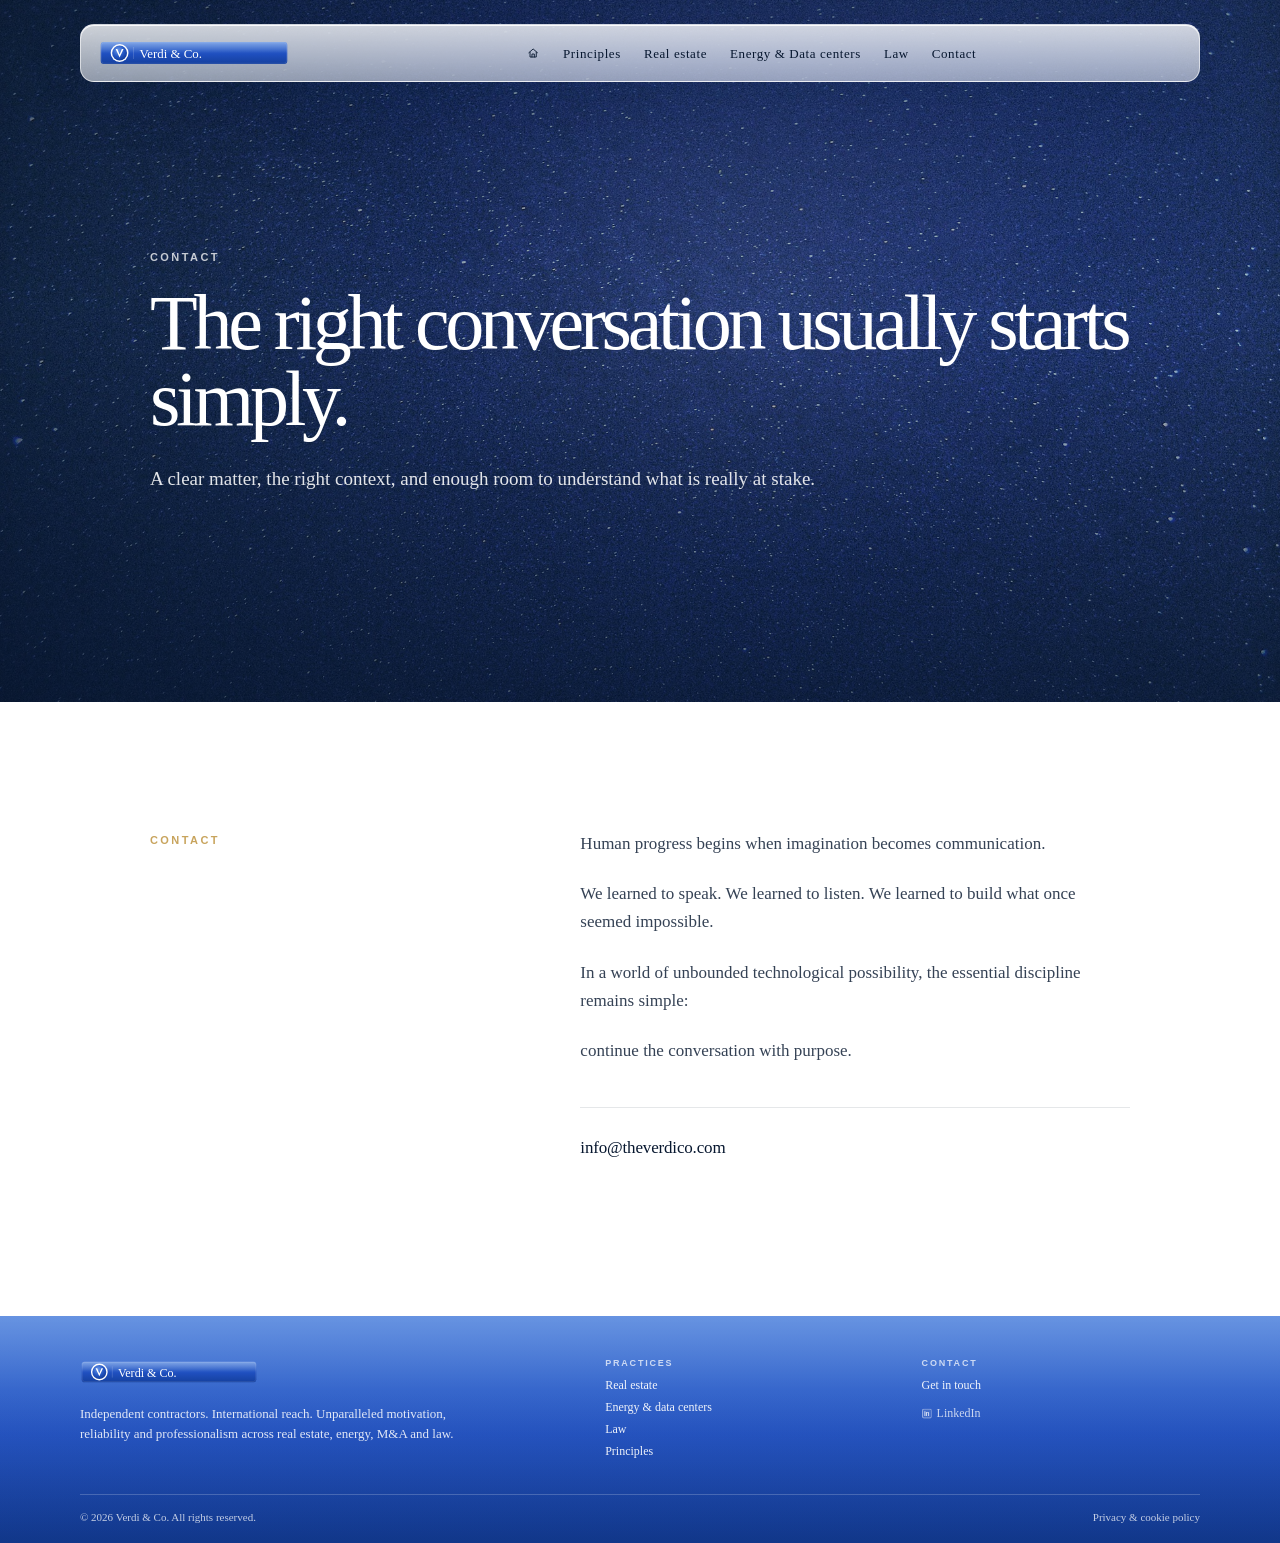
==== commit 33ad0fb6: "Add home icon to nav and fix Energy label across all pages - Premium inline-SVG home icon linking to" ====
--- a/contact.html
+++ b/contact.html
@@ -20,9 +20,10 @@
     <span></span><span></span>
   </button>
   <nav class="site-nav" data-nav>
+    <a class="nav-link--home" href="index.html" aria-label="Home"><svg class="nav-home-icon" viewBox="0 0 24 24" aria-hidden="true" focusable="false"><path d="M4.75 11.25 12 5l7.25 6.25"/><path d="M6.75 10.5v8h10.5v-8"/><path d="M10 18.5v-5h4v5"/></svg></a>
     <a href="principles.html">Principles</a>
     <a href="realestate.html">Real estate</a>
-    <a href="energy.html">Energy</a>
+    <a href="energy.html">Energy &amp; Data centers</a>
     <a href="law.html">Law</a>
     <a href="contact.html" aria-current="page">Contact</a>
   </nav>
--- a/styles/main.css
+++ b/styles/main.css
@@ -112,9 +112,9 @@
   display: flex;
   align-items: center;
   justify-content: center;
-  gap: clamp(24px, 3.45vw, 54px);
+  gap: clamp(12px, 1.8vw, 34px);
   min-height: 38px;
-  padding: 0 clamp(62px, 5.6vw, 92px) 0 0;
+  padding: 0 clamp(24px, 2.5vw, 48px) 0 0;
 }
 
 .site-nav a {
@@ -124,10 +124,11 @@
   min-height: 38px;
   color: var(--ink);
   font-family: var(--font-serif);
-  font-size: clamp(14px, .95vw, 17px);
+  font-size: clamp(13px, .88vw, 16px);
   line-height: 1;
   letter-spacing: .045em;
   font-weight: 500;
+  white-space: nowrap;
 }
 
 .site-nav a::after {
@@ -141,9 +142,19 @@
   transition: right .24s ease;
 }
 
-.site-nav a:hover::after,
-.site-nav a[aria-current="page"]::after {
+.site-nav a:hover::after {
   right: 0;
+}
+
+.nav-home-icon {
+  display: block;
+  width: 1.1em;
+  height: 1.1em;
+  stroke: currentColor;
+  stroke-width: 1.5;
+  stroke-linecap: round;
+  stroke-linejoin: round;
+  fill: none;
 }
 
 .nav-toggle {
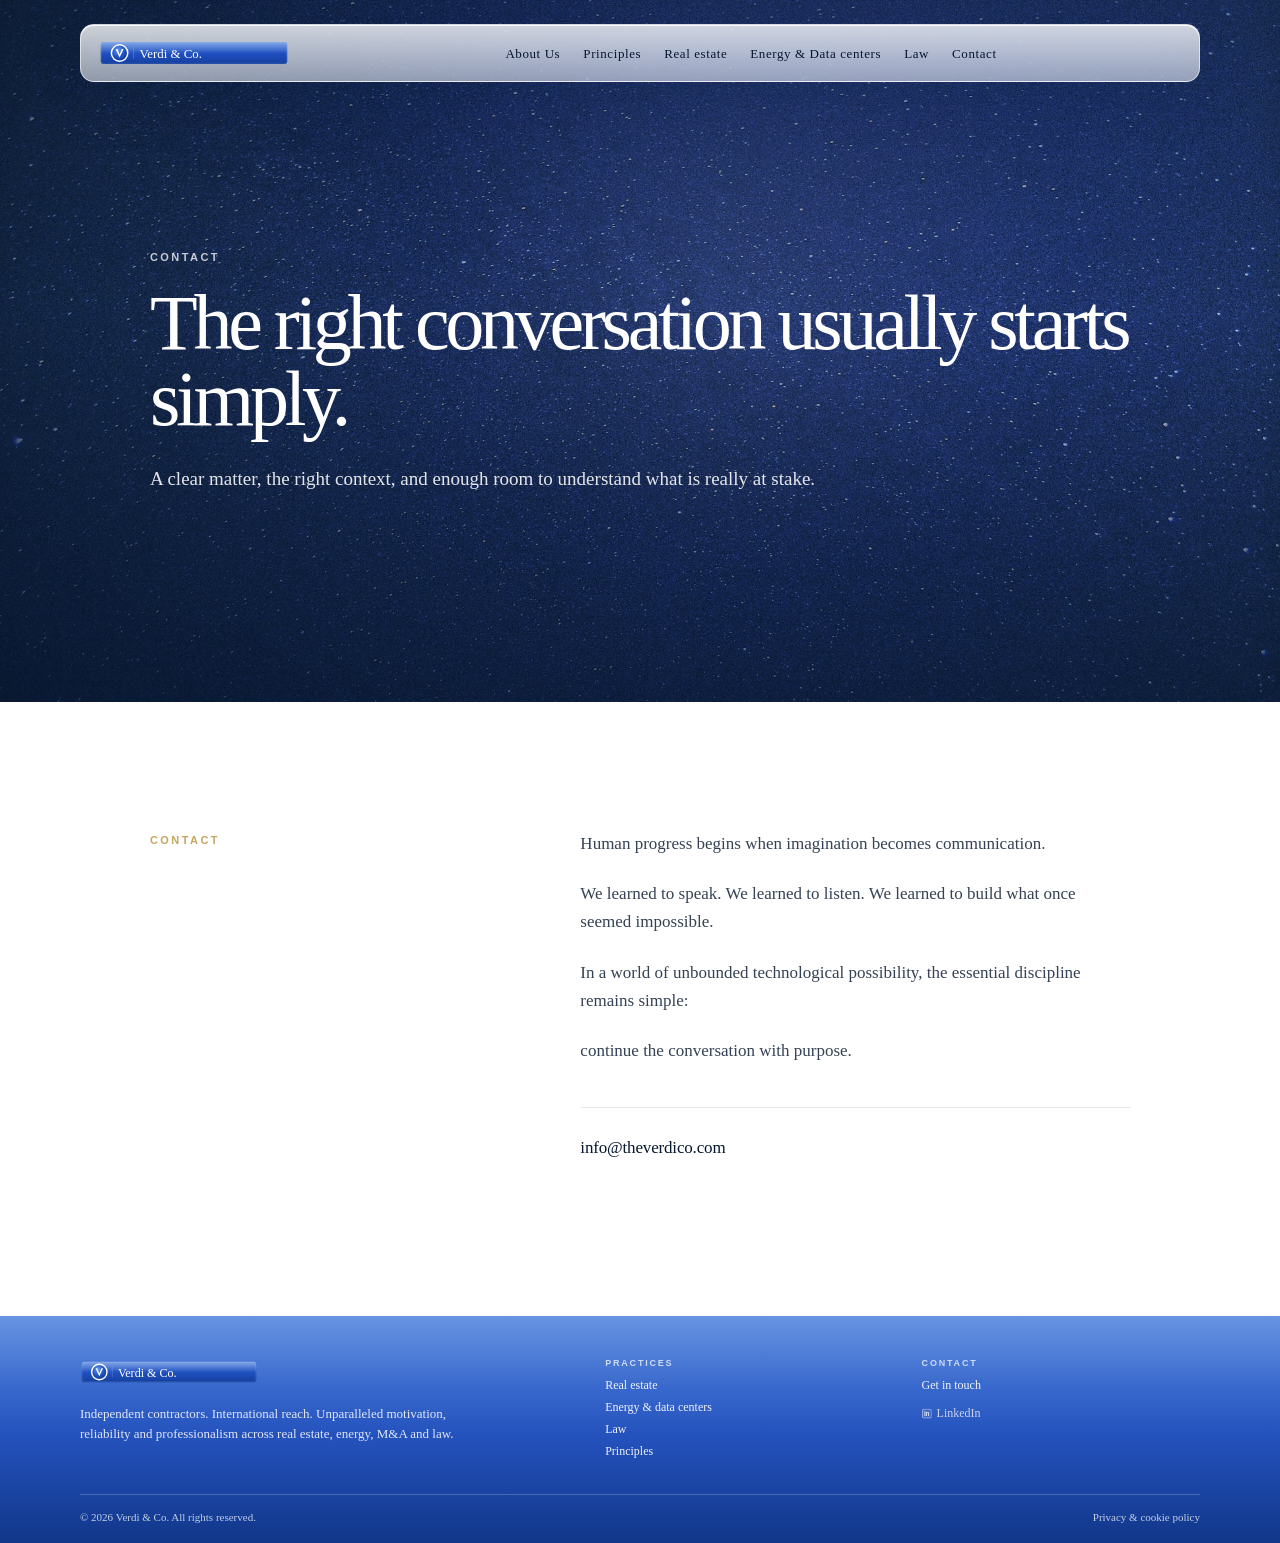
==== commit 52df17de: "Replace home icon with About Us link; update stat label and eyebrow colour - Nav: replaced inline SV" ====
--- a/contact.html
+++ b/contact.html
@@ -20,7 +20,7 @@
     <span></span><span></span>
   </button>
   <nav class="site-nav" data-nav>
-    <a class="nav-link--home" href="index.html" aria-label="Home"><svg class="nav-home-icon" viewBox="0 0 24 24" aria-hidden="true" focusable="false"><path d="M4.75 11.25 12 5l7.25 6.25"/><path d="M6.75 10.5v8h10.5v-8"/><path d="M10 18.5v-5h4v5"/></svg></a>
+    <a class="nav-link--home" href="index.html">About Us</a>
     <a href="principles.html">Principles</a>
     <a href="realestate.html">Real estate</a>
     <a href="energy.html">Energy &amp; Data centers</a>
--- a/styles/main.css
+++ b/styles/main.css
@@ -383,9 +383,11 @@
   font-weight: 700;
 }
 
-.hero--visual .eyebrow,
+.hero--visual .eyebrow {
+  color: rgba(255,255,255,.76);
+}
 .hero--home .eyebrow {
-  color: rgba(255,255,255,.76);
+  color: var(--gold);
 }
 
 h1,
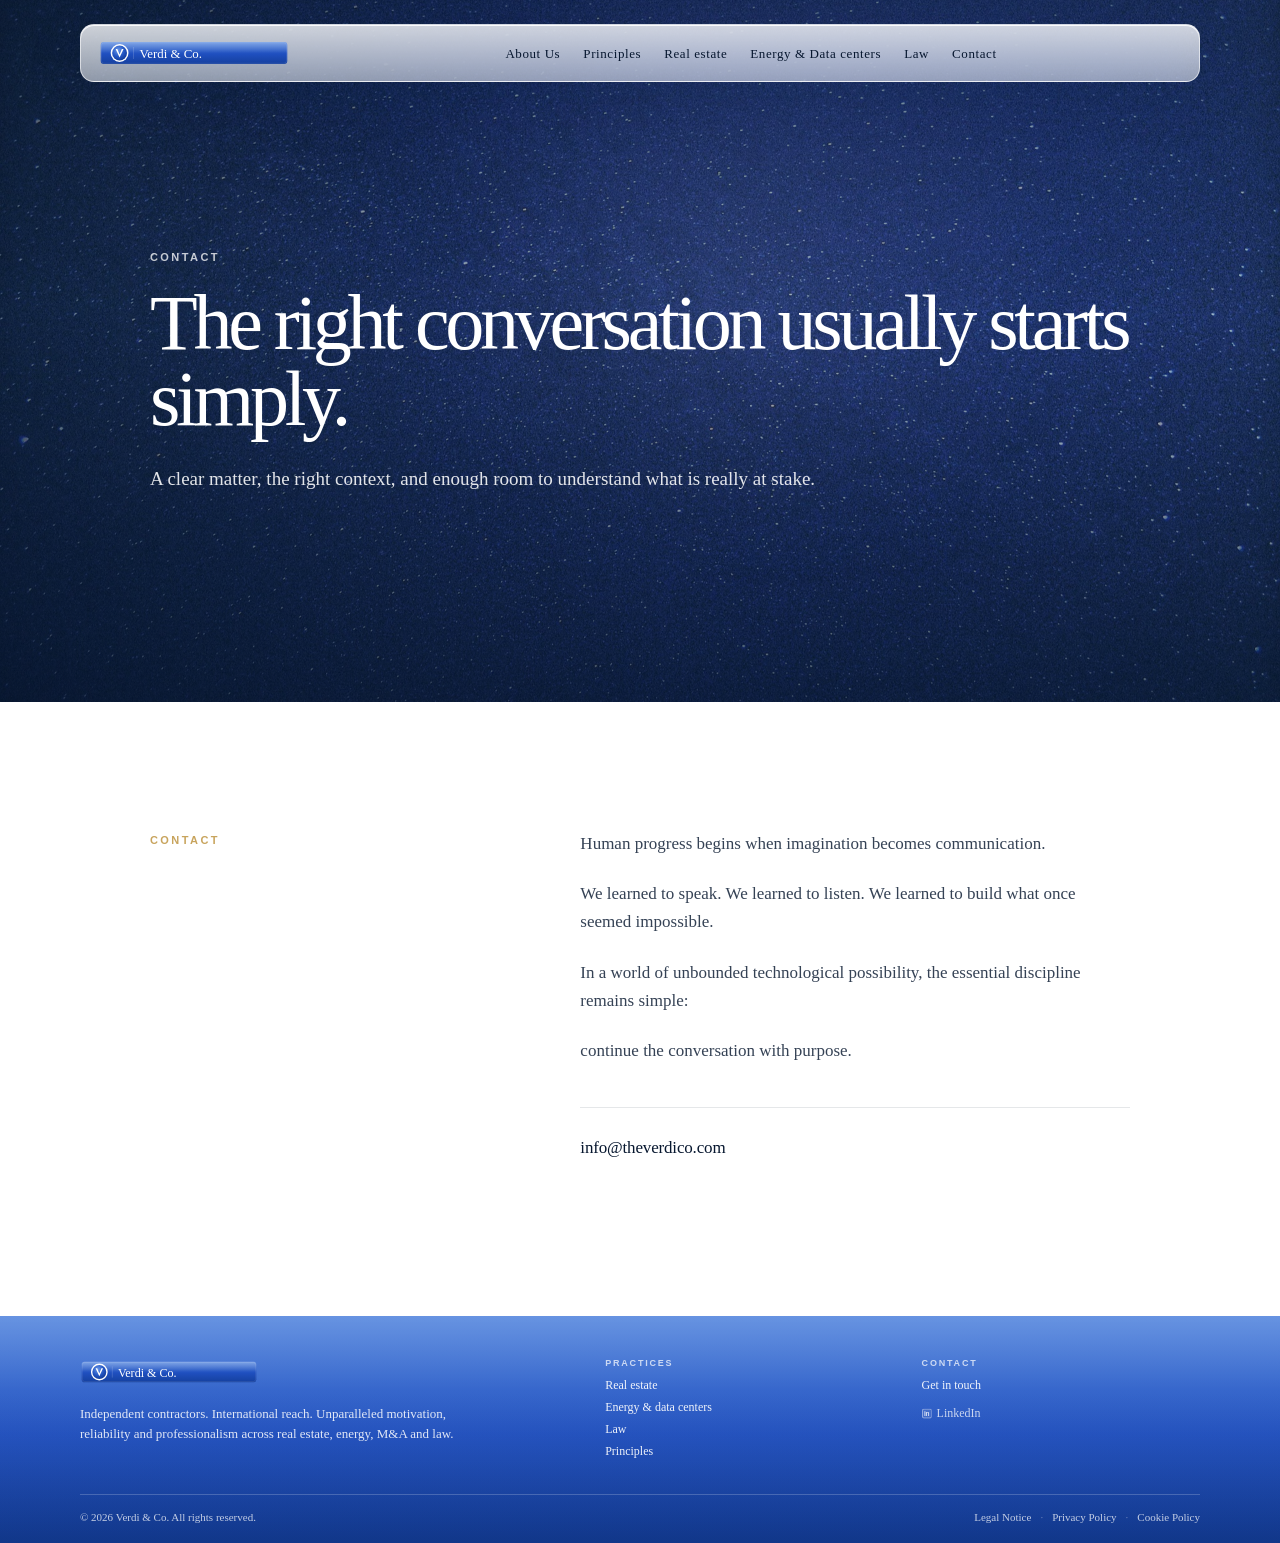
==== commit fe393342: "Add legal pages and update footer legal links site-wide - Add legal-notice.html: Legal Notice and Di" ====
--- a/contact.html
+++ b/contact.html
@@ -78,7 +78,11 @@
   </div>
   <div class="footer-bottom">
     <span>© 2026 Verdi & Co. All rights reserved.</span>
-    <a href="privacy-policy.html">Privacy & cookie policy</a>
+    <nav class="footer-legal-links" aria-label="Legal">
+      <a href="legal-notice.html">Legal Notice</a>
+      <a href="privacy-policy.html">Privacy Policy</a>
+      <a href="cookie-policy.html">Cookie Policy</a>
+    </nav>
   </div>
 </footer>
 <script src="scripts/main.js"></script>
--- a/styles/main.css
+++ b/styles/main.css
@@ -1597,6 +1597,17 @@
   }
 }
 
+/* Verdico Law page: image hero */
+.hero--law {
+  --hero-image: url("../assets/images/lawpage.avif");
+}
+
+.hero--law::before,
+.hero--contact::before {
+  animation: rs-drift 9s ease-out forwards;
+}
+
+
 /* Verdico Contact page: image hero with refined atmospheric overlay and elegant email reach. */
 .hero--contact {
   --hero-image: url("../assets/images/contactpage.avif");
@@ -1699,3 +1710,45 @@
     transform: none;
   }
 }
+
+/* =====================================================================
+   Footer legal links — three-link row in footer-bottom
+   ===================================================================== */
+
+.footer-legal-links {
+  display: flex;
+  flex-wrap: wrap;
+  align-items: center;
+}
+
+.footer-legal-links a + a::before {
+  content: "·";
+  margin: 0 9px;
+  color: rgba(255,255,255,.32);
+}
+
+/* =====================================================================
+   Legal / Policy pages — section sub-headings and date stamp
+   ===================================================================== */
+
+.legal-section-head {
+  margin: 34px 0 8px;
+  font-family: var(--font-sans);
+  font-size: 11px;
+  font-weight: 700;
+  letter-spacing: .18em;
+  text-transform: uppercase;
+  color: var(--gold);
+}
+
+.legal-section-head:first-child {
+  margin-top: 0;
+}
+
+.legal-date {
+  display: block;
+  margin-bottom: 32px;
+  font-size: 11px;
+  letter-spacing: .06em;
+  color: rgba(9, 24, 48, 0.40);
+}
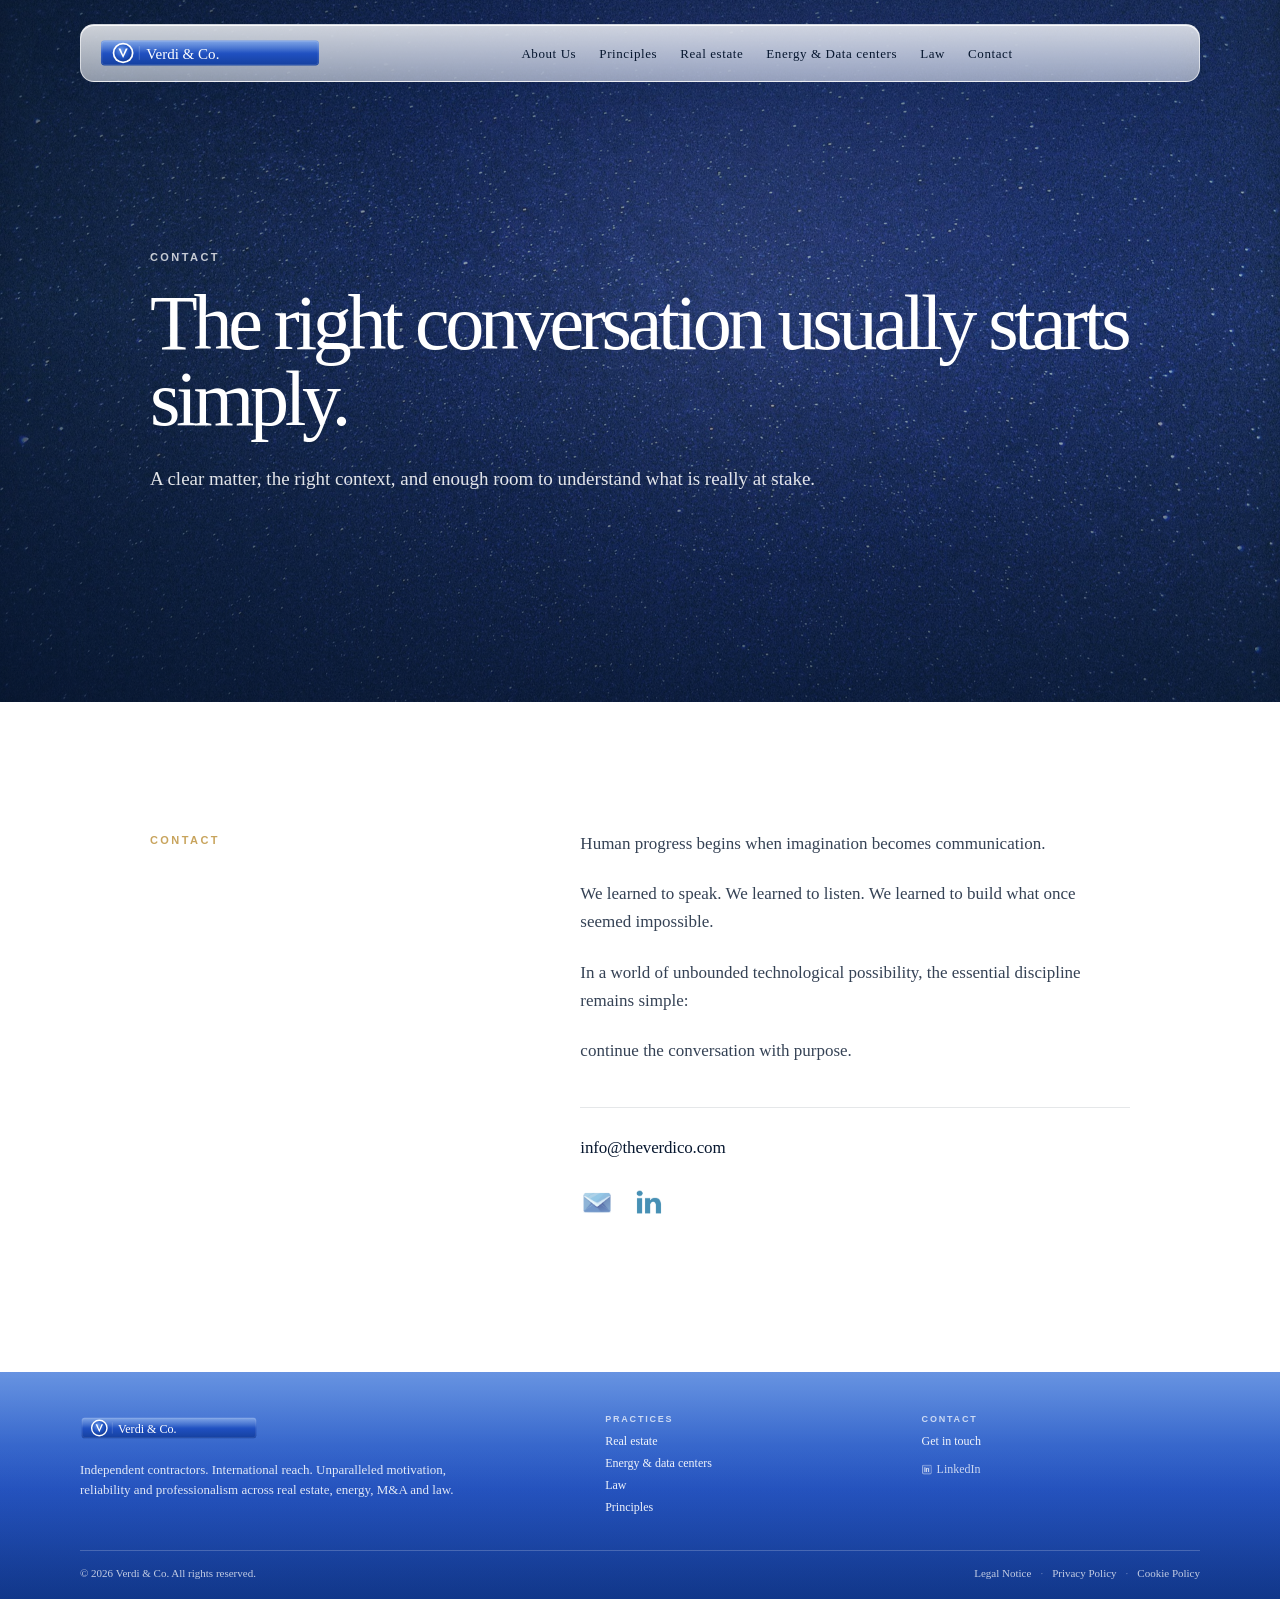
==== commit 2f387c9c: "Add contact page icon links and enlarge nav logo Logo bumped from 190×30 to 222×35px (desktop) and 1" ====
--- a/contact.html
+++ b/contact.html
@@ -49,6 +49,14 @@
         <p>continue the conversation with purpose.</p>
         <div class="contact-reach">
           <a href="mailto:info@theverdico.com" class="contact-reach__email">info@theverdico.com</a>
+          <div class="contact-icons">
+            <a href="mailto:info@theverdico.com" class="contact-icon-link" aria-label="Email Verdi &amp; Co.">
+              <img src="assets/images/email.avif" alt="" width="34" height="34">
+            </a>
+            <a href="https://www.linkedin.com/in/djamal-g-b1b60319/" class="contact-icon-link" target="_blank" rel="noopener noreferrer" aria-label="LinkedIn profile">
+              <img src="assets/images/ln.avif" alt="" width="34" height="34">
+            </a>
+          </div>
         </div>
       </div>
     </div>
--- a/styles/main.css
+++ b/styles/main.css
@@ -86,8 +86,8 @@
 
 .brand-plate--svg-img {
   display: inline-flex;
-  width: 190px;
-  height: 30px;
+  width: 222px;
+  height: 35px;
   padding: 0;
   margin: 0;
   border: 0;
@@ -706,8 +706,8 @@
   }
 
   .brand-plate--svg-img {
-    width: 156px;
-    height: 25px;
+    width: 182px;
+    height: 29px;
   }
 
   .nav-toggle {
@@ -1650,6 +1650,33 @@
   color: var(--blue-mid);
 }
 
+.contact-icons {
+  display: flex;
+  align-items: center;
+  gap: 18px;
+  margin-top: 22px;
+}
+
+.contact-icon-link {
+  display: inline-flex;
+  align-items: center;
+  justify-content: center;
+  opacity: 0.72;
+  transition: opacity 0.22s ease;
+}
+
+.contact-icon-link:hover,
+.contact-icon-link:focus-visible {
+  opacity: 1;
+}
+
+.contact-icon-link img {
+  display: block;
+  width: 34px;
+  height: 34px;
+  object-fit: contain;
+}
+
 /* =====================================================================
    Verdico Real Estate hero slider: production owner.
    ===================================================================== */
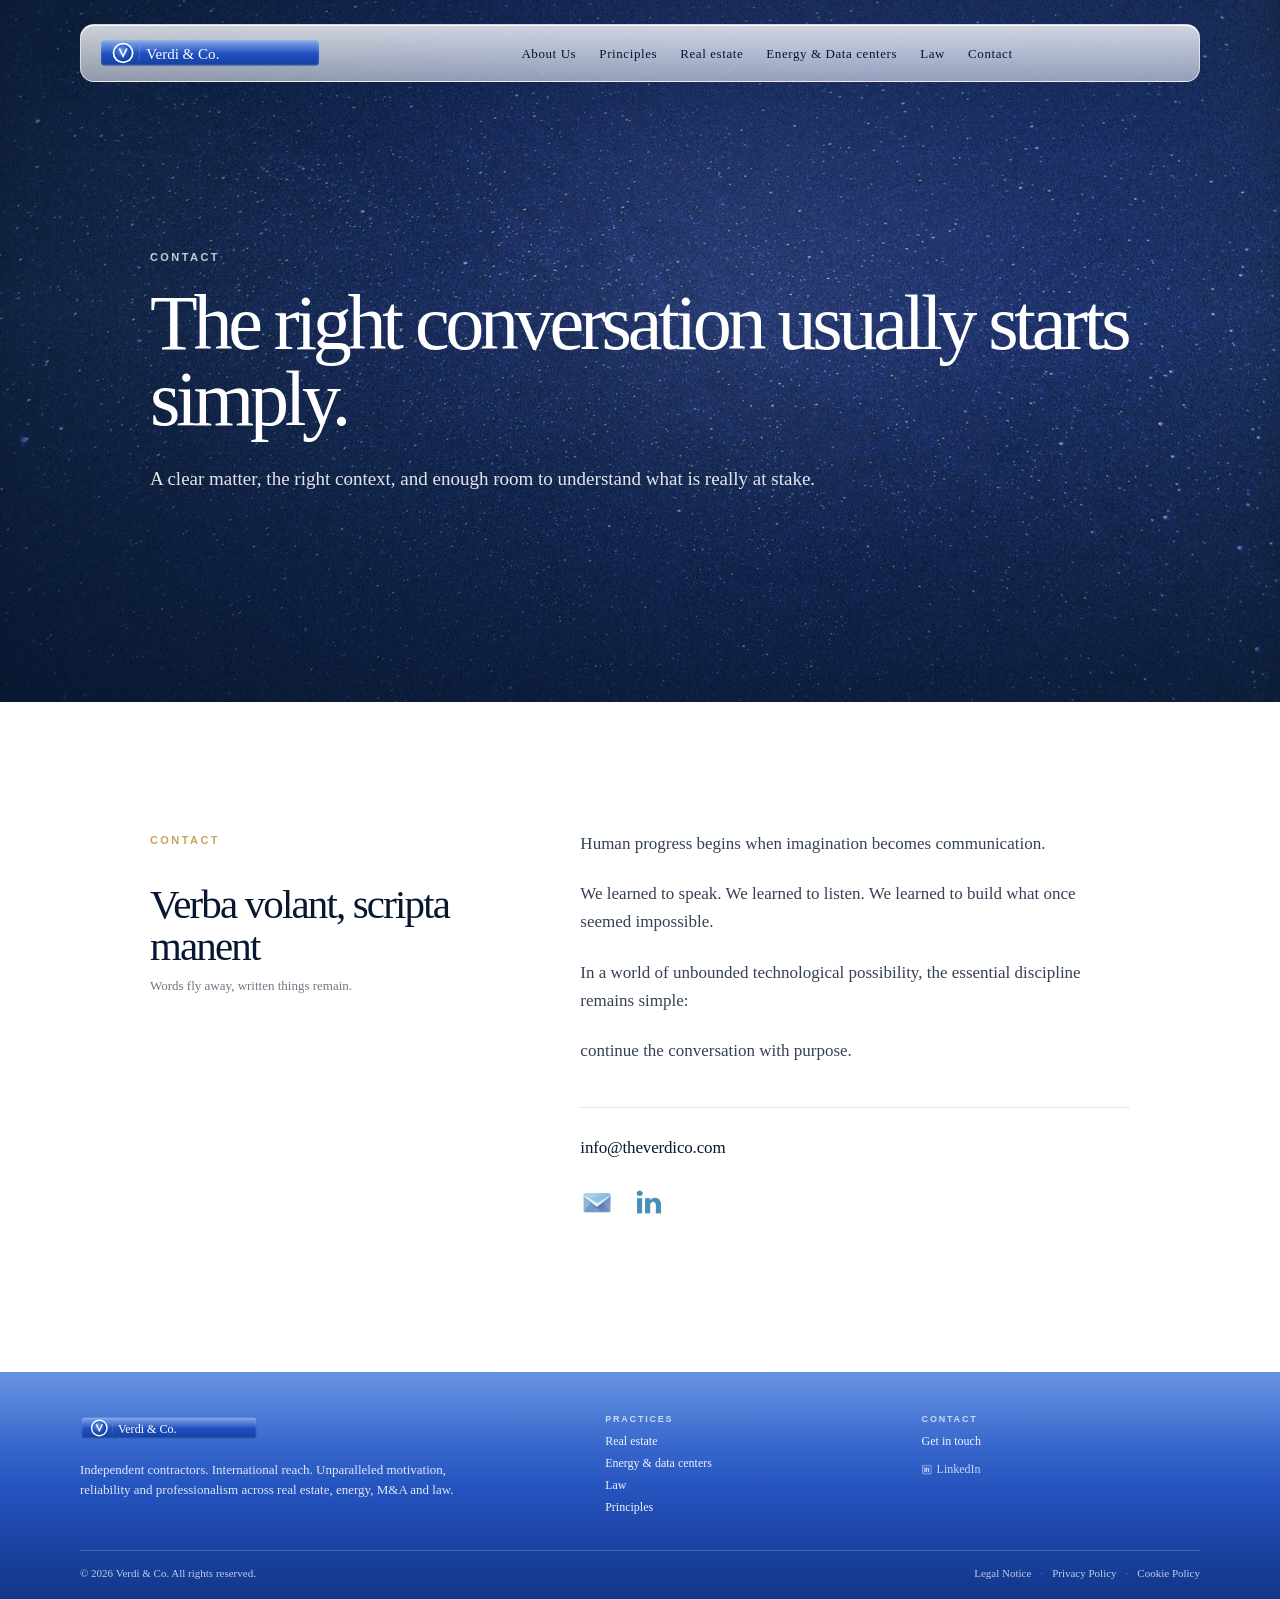
==== commit 2d858bd8: "Add Latin phrase to Contact sticky sidebar" ====
--- a/contact.html
+++ b/contact.html
@@ -41,6 +41,8 @@
     <div class="principles-letter" data-reveal>
       <div class="principles-letter__intro">
         <span class="eyebrow">Contact</span>
+        <h2>Verba volant, scripta manent</h2>
+        <p class="contact-latin__translation">Words fly away, written things remain.</p>
       </div>
       <div class="principles-letter__body">
         <p>Human progress begins when imagination becomes communication.</p>
--- a/styles/main.css
+++ b/styles/main.css
@@ -15,9 +15,9 @@
   --header-offset: clamp(128px, 14vh, 166px);
   --page-gutter: clamp(24px, 4vw, 64px);
   --site-width: 1120px;
-  --h1-page: clamp(56px, 6.1vw, 94px);
-  --h1-home: clamp(62px, 7.3vw, 116px);
-  --h2-section: clamp(38px, 4vw, 64px);
+  --h1-page: clamp(38px, 6.1vw, 94px);
+  --h1-home: clamp(44px, 7.3vw, 116px);
+  --h2-section: clamp(32px, 4vw, 64px);
   --body-large: clamp(19px, 1.35vw, 24px);
   --body: 16px;
   --label: 11px;
@@ -716,7 +716,7 @@
 
   .site-nav {
     position: fixed;
-    top: 72px;
+    top: 76px;
     left: 12px;
     right: 12px;
     display: grid;
@@ -741,7 +741,13 @@
   }
 
   .site-nav a {
-    min-height: 38px;
+    min-height: 44px;
+    padding: 0 8px;
+    border-bottom: 1px solid rgba(7, 23, 47, 0.06);
+  }
+
+  .site-nav a:last-child {
+    border-bottom: none;
   }
 
   .hero--home,
@@ -751,13 +757,12 @@
 
   .text-columns,
   .principles-panel,
-  .footer-inner,
   .contact-row {
     grid-template-columns: 1fr;
   }
 
   .card-grid {
-    grid-template-columns: 1fr;
+    grid-template-columns: repeat(2, 1fr);
   }
 
   .footer-bottom {
@@ -958,7 +963,8 @@
   }
 
   .principles-letter__intro h2,
-  .principles-letter__body {
+  .principles-letter__body,
+  .contact-latin__translation {
     max-width: none;
   }
 }
@@ -1393,58 +1399,48 @@
   line-height: 1.55;
 }
 
-.energy-globe-shell {
-  --verdico-signal: #5f8fe8;
-  position: relative;
-  padding: clamp(10px, 1vw, 16px);
-  border: 1px solid rgba(255,255,255,.08);
-  border-radius: 28px;
-  background:
-    linear-gradient(180deg, rgba(10, 26, 56, .40) 0%, rgba(6, 18, 42, .46) 100%);
-  box-shadow:
-    inset 0 1px 0 rgba(255,255,255,.07),
-    0 24px 70px rgba(0, 8, 28, .30);
-  backdrop-filter: blur(22px) saturate(150%);
-  -webkit-backdrop-filter: blur(22px) saturate(150%);
-  transition:
-    transform .55s cubic-bezier(.2,.78,.22,1),
-    border-color .55s ease,
-    box-shadow .55s ease;
-}
-
-.energy-globe-shell:hover {
-  transform: translateY(-2px);
-  border-color: rgba(255,255,255,.14);
-  box-shadow:
-    inset 0 1px 0 rgba(255,255,255,.09),
-    0 30px 76px rgba(0, 8, 28, .38);
-}
-
-.energy-globe-shell.is-focusing {
-  border-color: rgba(95, 143, 232, .34);
-  box-shadow:
-    inset 0 1px 0 rgba(255,255,255,.10),
-    0 0 0 1px rgba(95, 143, 232, .18),
-    0 30px 78px rgba(0, 8, 28, .40),
-    0 0 70px rgba(95, 143, 232, .18);
-}
-
-.energy-globe-frame {
-  position: relative;
-  border-radius: 22px;
-  overflow: hidden;
-  background: transparent;
-  aspect-ratio: 16 / 9;
-}
-
-.energy-globe-frame .flourish-embed,
-.energy-globe-frame .flourish-embed > iframe {
-  position: absolute;
-  inset: 0;
-  width: 100% !important;
-  height: 100% !important;
-  border: 0;
-  background: transparent;
+.energy-cobe-layout {
+  display: flex;
+  gap: clamp(32px, 4vw, 64px);
+  align-items: center;
+}
+
+.energy-cobe-stage {
+  flex: 0 0 auto;
+  width: clamp(260px, 44%, 500px);
+}
+
+.energy-cobe-canvas {
+  display: block;
+  width: 100%;
+  height: auto;
+  aspect-ratio: 1;
+  filter: drop-shadow(0 0 40px rgba(95, 143, 216, 0.18));
+  cursor: grab;
+  touch-action: none;
+}
+
+.energy-cobe-canvas:active {
+  cursor: grabbing;
+}
+
+.energy-cobe-sidebar {
+  flex: 1;
+  min-width: 0;
+  display: flex;
+  flex-direction: column;
+  gap: clamp(16px, 2vw, 28px);
+}
+
+.energy-cobe-sidebar .energy-market-list {
+  margin: 0;
+  justify-content: flex-start;
+}
+
+.energy-cobe-sidebar .energy-region-focus {
+  margin: 0;
+  max-width: none;
+  text-align: left;
 }
 
 .energy-market-list {
@@ -1569,7 +1565,7 @@
 
 @media (max-width: 980px) {
   .energy-infra-grid {
-    grid-template-columns: 1fr;
+    grid-template-columns: repeat(2, 1fr);
   }
 }
 
@@ -1579,8 +1575,23 @@
     font-size: clamp(32px, 7vw, 44px);
   }
 
-  .energy-globe-frame {
-    aspect-ratio: 4 / 5;
+  .energy-cobe-layout {
+    flex-direction: column;
+    align-items: stretch;
+    gap: clamp(24px, 5vw, 40px);
+  }
+
+  .energy-cobe-stage {
+    width: min(340px, 100%);
+    margin: 0 auto;
+  }
+
+  .energy-cobe-sidebar .energy-market-list {
+    justify-content: center;
+  }
+
+  .energy-cobe-sidebar .energy-region-focus {
+    text-align: center;
   }
 
   .energy-market-pill {
@@ -1630,6 +1641,20 @@
     radial-gradient(circle at 58% 36%, rgba(255, 255, 255, 0.07), transparent 38%);
 }
 
+/* =====================================================================
+   Contact page: Latin proverb in sticky left rubric
+   ===================================================================== */
+
+.contact-latin__translation {
+  margin: 8px 0 0;
+  max-width: 280px;
+  font-family: var(--font-serif);
+  font-size: clamp(13px, 0.88vw, 15px);
+  font-weight: 400;
+  line-height: 1.5;
+  color: var(--ink-muted);
+}
+
 .contact-reach {
   margin-top: 42px;
   padding-top: 26px;
@@ -1779,3 +1804,44 @@
   letter-spacing: .06em;
   color: rgba(9, 24, 48, 0.40);
 }
+
+/* =====================================================================
+   Supplementary responsive breakpoints
+   ===================================================================== */
+
+/* Tablet portrait: footer 2-col (brand spans full width, link cols side by side) */
+@media (max-width: 768px) {
+  .footer-inner {
+    grid-template-columns: 1fr 1fr;
+  }
+
+  .footer-brand {
+    grid-column: 1 / -1;
+  }
+}
+
+/* Large phone / phone landscape: single-column card grids */
+@media (max-width: 600px) {
+  .card-grid {
+    grid-template-columns: 1fr;
+  }
+
+  .energy-infra-grid {
+    grid-template-columns: 1fr;
+  }
+}
+
+/* Small phone: footer fully stacked; h1 letter-spacing eased for narrow columns */
+@media (max-width: 480px) {
+  .footer-inner {
+    grid-template-columns: 1fr;
+  }
+
+  .footer-brand {
+    grid-column: auto;
+  }
+
+  h1 {
+    letter-spacing: -0.04em;
+  }
+}
